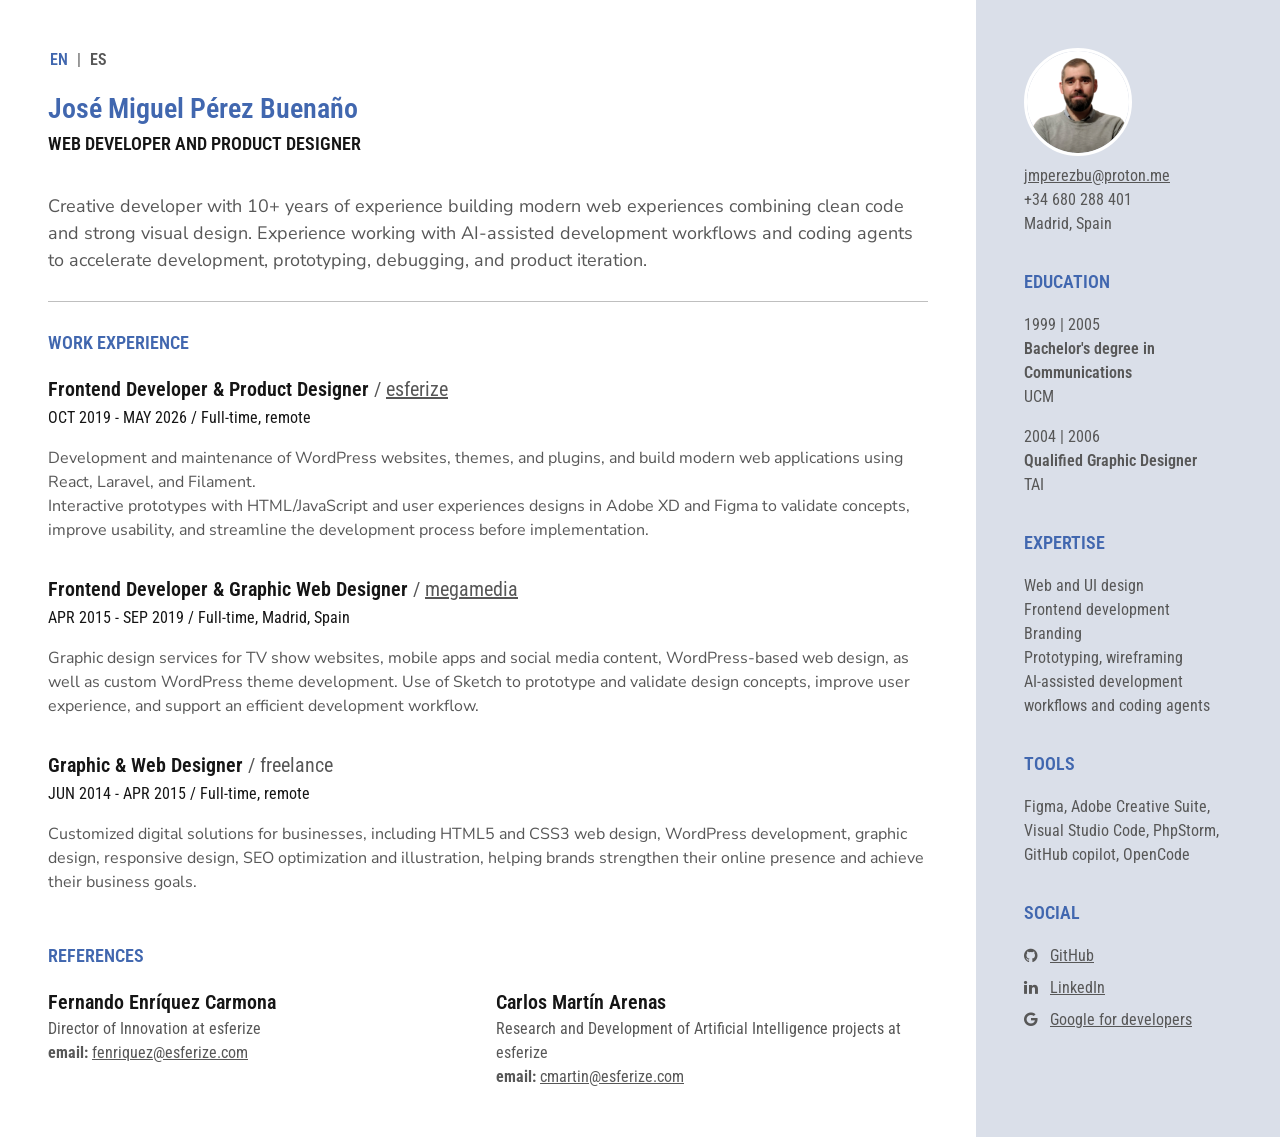
==== index.html @ d52d0579 "favicon" ====
<html lang="en">
  <head>
    <title>José Miguel Pérez Buenaño - Frontend Developer & Product Designer | CV</title>
    <meta charset="UTF-8">
    <meta name="viewport" content="width=device-width, initial-scale=1">
    <link rel="icon" href="assets/favicon.ico" sizes="32x32">
    <link rel="icon" href="assets/genfavicon-32.png" sizes="32x32">
    <link rel="icon" href="assets/genfavicon-16.png" sizes="16x16">
    <link rel="apple-touch-icon" href="assets/apple-touch-icon-57x57.png" sizes="57x57">
    <link rel="apple-touch-icon" href="assets/apple-touch-icon-114x114.png" sizes="114x114">
    <link rel="apple-touch-icon" href="assets/apple-touch-icon-120x120.png" sizes="120x120">
    <link rel="apple-touch-icon" href="assets/apple-touch-icon-180x180.png" sizes="180x180">
    <link rel="manifest" href="assets/site.webmanifest">
    <meta name="description" content="Frontend developer and product designer with 10+ years experience. Expert in React, Laravel, AI-assisted development, and web design.">
    <meta name="robots" content="index, follow">
    <meta name="theme-color" content="#151515">
    <link rel="canonical" href="https://jmperezbu-cv.netlify.app/">
    <meta property="og:title" content="José Miguel Pérez Buenaño - Frontend Developer & Product Designer">
    <meta property="og:description" content="Creative developer with 10+ years building modern web experiences combining clean code and strong visual design.">
    <meta property="og:type" content="profile">
    <meta property="og:url" content="https://jmperezbu-cv.netlify.app/">
    <meta property="og:image" content="https://jmperezbu-cv.netlify.app/assets/jmperezbu.png">
    <meta name="twitter:card" content="summary_large_image">
    <meta name="twitter:title" content="José Miguel Pérez Buenaño - Frontend Developer & Product Designer">
    <meta name="twitter:description" content="Creative developer with 10+ years building modern web experiences combining clean code and strong visual design.">
    <meta name="twitter:image" content="https://jmperezbu-cv.netlify.app/assets/jmperezbu.png">
    <link rel="preconnect" href="https://fonts.googleapis.com">
    <link href="https://fonts.googleapis.com/css2?family=Nunito+Sans:ital,opsz,wght@0,6..12,200..1000;1,6..12,200..1000&family=Roboto+Condensed:ital,wght@0,100..900;1,100..900&display=swap" rel="stylesheet">
    <link rel="stylesheet" href="https://cdnjs.cloudflare.com/ajax/libs/font-awesome/4.7.0/css/font-awesome.min.css">
    <link rel="stylesheet" href="assets/style.css">
    <script type="application/ld+json">
    {
      "@context": "https://schema.org",
      "@type": "Person",
      "name": "José Miguel Pérez Buenaño",
      "url": "https://jmperezbu-cv.netlify.app/",
      "image": "https://jmperezbu-cv.netlify.app/assets/jmperezbu.png",
      "jobTitle": "Frontend Developer & Product Designer",
      "email": "jmperezbu@proton.me",
      "telephone": "+34 680 288 401",
      "description": "Creative developer with 10+ years of experience building modern web experiences combining clean code and strong visual design.",
      "address": {
        "@type": "PostalAddress",
        "addressCity": "Madrid",
        "addressCountry": "Spain"
      },
      "sameAs": [
        "https://github.com/semiarte",
        "https://www.linkedin.com/in/semiarte/?locale=en-US",
        "https://me.developers.google.com/u/josemipebu"
      ],
      "knowsAbout": [
        "Web and UI design",
        "Frontend development",
        "Branding",
        "Prototyping",
        "AI-assisted development"
      ],
      "worksFor": {
        "@type": "Organization",
        "name": "esferize",
        "url": "https://www.esferize.com/"
      }
    }
    </script>
  </head>
  <body>
    <div class="container">
        <div class="layout">
            <!-- main content -->
            <div class="main-content">
                <nav>
                    <ul>
                        <li><a class="nav-link_active" href=".">EN</a></li>
                        <li>|</li>
                        <li><a class="nav-link" href="index-es.html">ES</a></li>
                    </ul>
                </nav>
                <header>
                    <h1>José Miguel Pérez Buenaño</h1>
                    <h2>Web developer and product designer</h2>
                <p>Creative developer with 10+ years of experience building modern web experiences combining clean code and
                        strong visual design.
                        Experience working with AI-assisted development workflows and coding agents to accelerate
                        development,
                        prototyping, debugging, and product iteration.</p>
                </header>
                <main>
                    <!-- Work Experience section -->
                    <section class="experience">
                        <h3>Work Experience</h3>
                        <div class="experience-items">
                            <!-- Experience item 1 -->
                            <div class="experience-item">
                                <h4>Frontend Developer & Product Designer
                                    <span class="company-name">/ <a href="https://www.esferize.com/"
                                            target="_blank">esferize</a></span>
                                </h4>
                                <p class="company-date">OCT 2019 - MAY 2026 <span class="company-location">/ Full-time,
                                        remote</span></p>
                                <div class="job-description">
                                <p>Development and maintenance of WordPress websites, themes, and plugins, and build modern
                                        web
                                        applications using React, Laravel, and Filament.</p>
                                <p>Interactive prototypes with HTML/JavaScript and user experiences designs in Adobe XD and
                                    Figma to validate concepts, improve usability, and streamline the development process
                                        before
                                        implementation.</p>
                                </div>
                            </div>
                            <!-- Experience item 2 -->
                            <div class="experience-item">
                                <h4>Frontend Developer & Graphic Web Designer
                                    <span class="company-name">/ <a href="https://megamedia.es/"
                                            target="_blank">megamedia</a></span>
                                </h4>
                            <p class="company-date">APR 2015 - SEP 2019 <span class="company-location">/ Full-time, Madrid,
                                        Spain</span></p>
                                <div class="job-description">
                                    <p>Graphic design services for TV show websites, mobile apps and social media content,
                                    WordPress-based web design, as well as custom WordPress theme development. Use of Sketch
                                        to
                                        prototype and validate design concepts, improve user experience, and support an
                                        efficient
                                        development workflow.</p>
                                </div>
                            </div>
                            <!-- Experience item 3 -->
                            <div class="experience-item">
                                <h4>Graphic & Web Designer
                                    <span class="company-name">/ freelance</span>
                                </h4>
                                <p class="company-date">JUN 2014 - APR 2015 <span class="company-location">/ Full-time,
                                        remote</span></p>
                                <div class="job-description">
                                    <p>Customized digital solutions for businesses, including HTML5 and CSS3 web
                                        design, WordPress development, graphic design, responsive design, SEO optimization and illustration, helping brands strengthen their online presence and achieve their business goals.</p>
                                </div>
                            </div>
                        </div>
                    </section>
                    <!-- References section -->
                    <section class="references">
                        <h3>References</h3>
                        <div class="reference-items">
                            <!-- Reference item 1 -->
                            <div class="reference-item">
                                <h4>Fernando Enríquez Carmona</h4>
                                <p>Director of Innovation at esferize</p>
                                <p><strong>email:</strong> <a href="mailto:email: fenriquez@esferize.com"
                                        target="_blank">fenriquez@esferize.com</a></p>
                            </div>
                            <!-- Reference item 2 -->
                            <div class="reference-item">
                                <h4>Carlos Martín Arenas</h4>
                                <p>Research and Development of Artificial Intelligence projects at esferize</p>
                                <p><strong>email:</strong> <a href="mailto:email: cmartin@esferize.com"
                                        target="_blank">cmartin@esferize.com</a></p>
                            </div>
                        </div>
                    </section>
                </main>
            </div>
            <!-- sidebar  -->
            <aside>
                <!-- Personal Information -->
                <section class="personal-info">
                    <div class="personal-photo">
                        <img src="assets/jmperezbu.png" alt="José Miguel Pérez Buenaño" class="profile-photo">
                    </div>
                    <div class="personal-details">
                        <p><a href="mailto:jmperezbu@proton.me" target="_blank">jmperezbu@proton.me</a></p>
                        <p>+34 680 288 401</p>
                        <p>Madrid, Spain</p>
                    </div>
                </section>
                <!-- Education -->
                <section class="education">
                    <h3>Education</h3>
                    <div class="education-items">
                        <!-- Education 1 -->
                        <div class="education-item">
                            <p class="education-item_years">1999 | 2005</p>
                            <h4>Bachelor's degree in Communications</h4>
                            <p class="education-item_institution">UCM</p>
                        </div>
                        <!-- Education item 2 -->
                        <div class="education-item">
                            <p class="education-item_years">2004 | 2006</p>
                            <h4>Qualified Graphic Designer</h4>
                            <p class="education-item_institution">TAI</p>
                        </div>
                    </div>
                </section>
                <section class="expertise">
                    <h3>Expertise</h3>
                    <ul class="skills-list">
                        <li>Web and UI design</li>
                        <li>Frontend development</li>
                        <li>Branding</li>
                        <li>Prototyping, wireframing</li>
                        <li>AI-assisted development workflows and coding agents</li>
                    </ul>
                </section>
                <section class="tools">
                    <h3>Tools</h3>
                    <p class="skills-list">
                        Figma, Adobe Creative Suite, Visual Studio Code, PhpStorm, GitHub copilot, OpenCode
                    </p>
                </section>
                <section class="social">
                    <h3>Social</h3>
                    <ul class="social-links">
                    <li><i class="fa fa-github" aria-hidden="true"></i> <a href="https://github.com/semiarte" target="_blank">GitHub</a></li>
                    <li><i class="fa fa-linkedin" aria-hidden="true"></i> <a href="https://www.linkedin.com/in/semiarte/?locale=en-US" target="_blank">LinkedIn</a></li>
                    <li><i class="fa fa-google" aria-hidden="true"></i> <a href="https://me.developers.google.com/u/josemipebu" target="_blank">Google for developers</a>
                        </li>
                    </ul>
                </section>
            </aside>
        </div>
    </div>
  </body>
</html>
---- assets/style.css ----
* {
    margin: 0;
    padding: 0;
    box-sizing: border-box;
}

:root {
    --primary-color: #151515;
    --accent-color: #4167AF;
    --background-color: #DADFE9;
    --text-color: #575757;
}

.container {
    width: 100%;
    margin: 0 auto;
    max-width: 1320px;
}

html, body {
    font-size: 16px;
    line-height: 1.5;
    color: var(--text-color);
}

h1, h2, h3, h4 {
    color: var(--primary-color);
}

html, body, h1, h2, h3, h4 { font-family: "Roboto Condensed", sans-serif; }

h1 {
    font-size: 28px;
}

h2, h3 {
    font-size: 18px;
}

h4 {
    font-size: 20px;
}

h1, h2, h3, h4 { font-weight: 600; }

h2, h3 { text-transform: uppercase; }

.experience-item h4 {
    margin-bottom: 2px;
}
.company-name {
    font-weight: 400;
    color: var(--text-color);
}
.company-date { margin-bottom: 1em; color: var(--primary-color); }

nav {
    margin-bottom: 1em;
}
nav li {
    display: inline-block;
    margin: 0 .15em;
}

nav li a {
    font-weight: 600;
    text-decoration: none;
    margin: 0;
}

a.nav-link {
    transition: color 0.3s ease;
}
a:hover.nav-link {
    color: #000000;
}

a.nav-link_active {
    color: var(--accent-color);
}

header p, .job-description {
  font-family: "Nunito Sans", sans-serif;
}

header h2 {
    margin-bottom: 2em;
}

header p {
    font-size: 18px;
    border-bottom: 1px solid rgba(0, 0, 0, .25);
    padding-bottom: 1.5em;
    margin-bottom: 1.5em;
}

h1, main h3, aside h3 {
    color: var(--accent-color);
}

main h3, aside h3 {
    margin-bottom: 1em;
}

.experience {
    margin-bottom: 3em;
}

.experience-item {
    margin-bottom: 2em;
}

.reference-items {
    display: grid;
    grid-template-columns: 1fr 1fr;
    gap: 1em;
    align-items: start;
}

li {
    list-style: none;
}

a {
    color: inherit;
}

.layout {
    display: grid;
    grid-template-columns: 3fr 1fr;
    gap: 1em;
    align-items: start;
    padding-left: 3em;
}

.main-content, aside { min-width: 0; padding-top: 3em;padding-bottom: 3em; }

.main-content {
    padding-right: 2em;
}

aside {
    background-color: var(--background-color);
    padding-right: 2em;
    padding-left: 3em;
    height: 100%;
}

aside section {
    margin-bottom: 2em;
}

img.profile-photo {
    border-radius: 65px;
    border: 3px solid #fff;
    margin-bottom: .5em;
}

.education-items {
    display: grid;
    gap: 1em;
}

.education-item h4 {
    color: var(--text-color);
    font-size: 1em;
}

.social-links li {
    margin-bottom: .5em;
}

.social-links i {
    margin-right: .5em;
}

@media (max-width:480px){
  .reference-items {
    grid-template-columns: 1fr;
  }
  .personal-info {
    display: grid;
    grid-template-columns: 1fr 1fr;
    align-items: center;
  }
}

@media (max-width: 768px){
  .layout {
    grid-template-columns: 1fr;
    padding-left: 0;
  }
  .main-content {
    padding-left: 2em;
  }
}

/* Alternativa: mantener side-by-side en tablets pero con columnas flexibles */
@media (min-width: 769px) and (max-width: 1024px){
  .layout{
    grid-template-columns: 2.5fr 1fr; /* un poco más compacto que 3fr/1fr */
  }
}
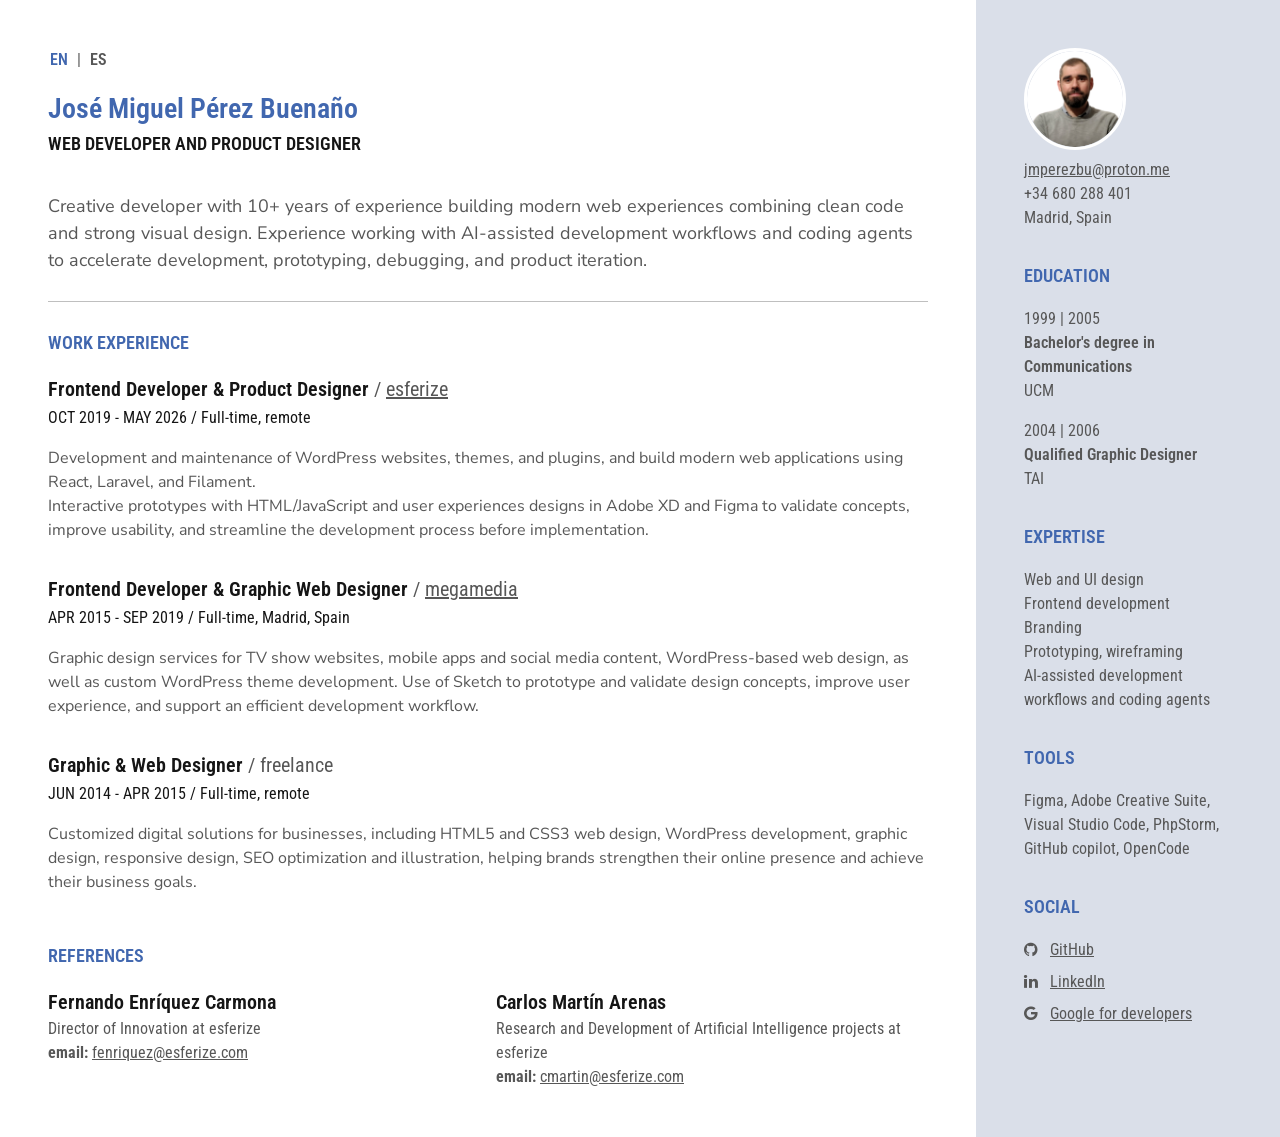
==== commit db7cb661: "picture dimensions" ====
--- a/index.html
+++ b/index.html
@@ -166,7 +166,7 @@
                 <!-- Personal Information -->
                 <section class="personal-info">
                     <div class="personal-photo">
-                        <img src="assets/jmperezbu.png" alt="José Miguel Pérez Buenaño" class="profile-photo">
+                        <img src="assets/jmperezbu.png" width="102" height="102" alt="José Miguel Pérez Buenaño" class="profile-photo">
                     </div>
                     <div class="personal-details">
                         <p><a href="mailto:jmperezbu@proton.me" target="_blank">jmperezbu@proton.me</a></p>
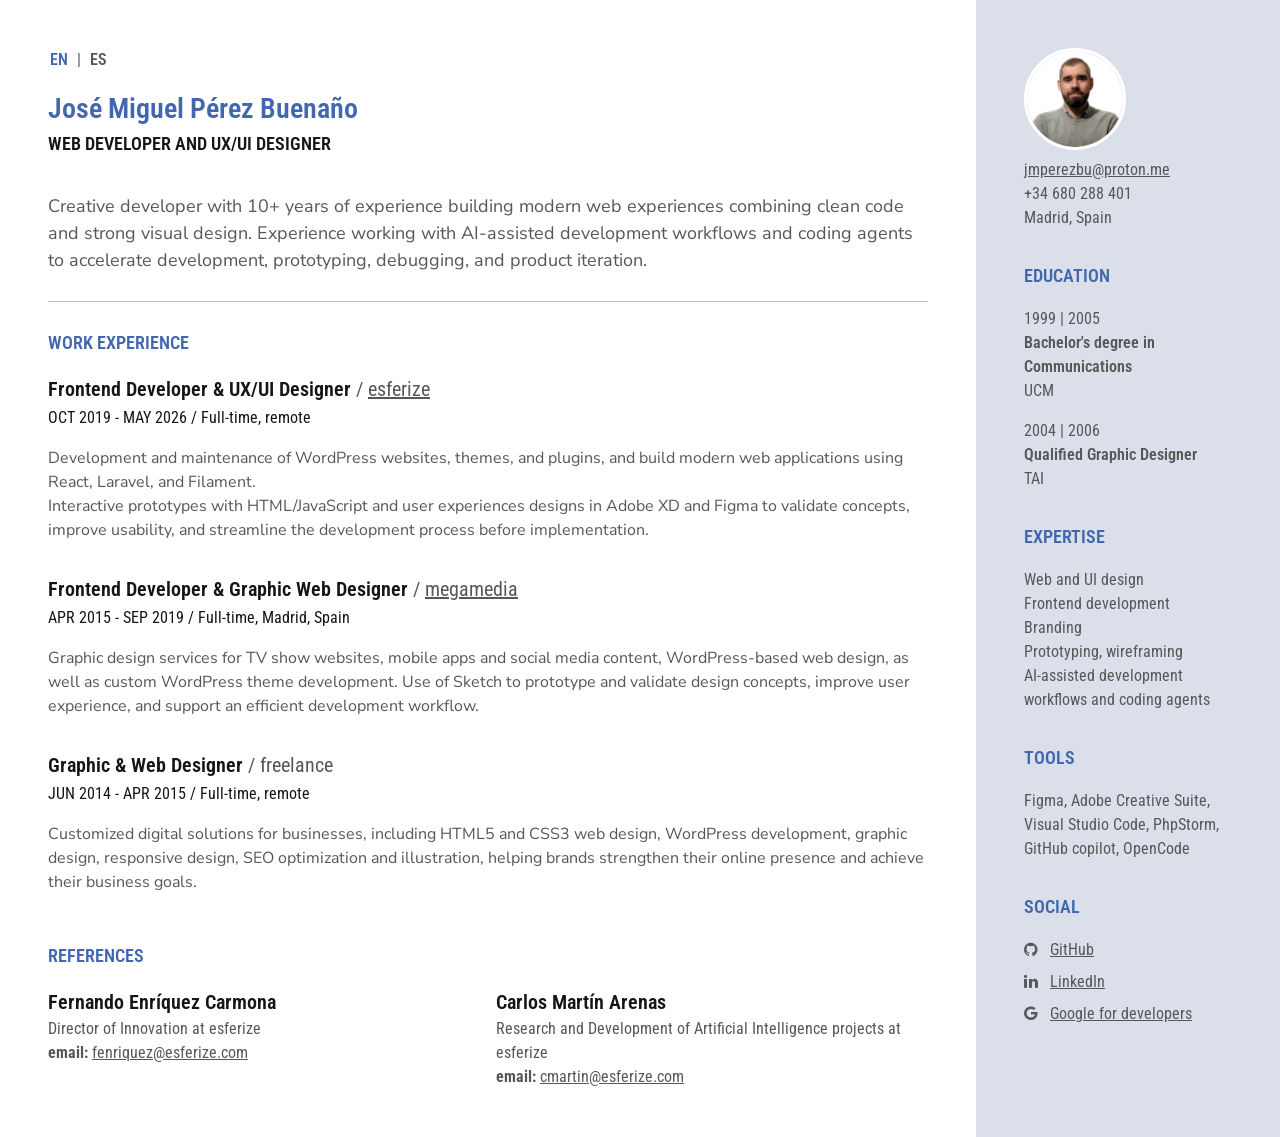
==== commit 05753f82: "position" ====
--- a/index.html
+++ b/index.html
@@ -1,6 +1,6 @@
 <html lang="en">
   <head>
-    <title>José Miguel Pérez Buenaño - Frontend Developer & Product Designer | CV</title>
+    <title>José Miguel Pérez Buenaño - Frontend Developer & UX/UI Designer | CV</title>
     <meta charset="UTF-8">
     <meta name="viewport" content="width=device-width, initial-scale=1">
     <link rel="icon" href="assets/favicon.ico" sizes="32x32">
@@ -11,7 +11,7 @@
     <link rel="apple-touch-icon" href="assets/apple-touch-icon-120x120.png" sizes="120x120">
     <link rel="apple-touch-icon" href="assets/apple-touch-icon-180x180.png" sizes="180x180">
     <link rel="manifest" href="assets/site.webmanifest">
-    <meta name="description" content="Frontend developer and product designer with 10+ years experience. Expert in React, Laravel, AI-assisted development, and web design.">
+    <meta name="description" content="Frontend developer and UX/UI designer with 10+ years experience. Expert in React, Laravel, AI-assisted development, and web design.">
     <meta name="robots" content="index, follow">
     <meta name="theme-color" content="#151515">
     <link rel="canonical" href="https://jmperezbu-cv.netlify.app/">
@@ -78,7 +78,7 @@
                 </nav>
                 <header>
                     <h1>José Miguel Pérez Buenaño</h1>
-                    <h2>Web developer and product designer</h2>
+                    <h2>Web developer and UX/UI designer</h2>
                 <p>Creative developer with 10+ years of experience building modern web experiences combining clean code and
                         strong visual design.
                         Experience working with AI-assisted development workflows and coding agents to accelerate
@@ -92,7 +92,7 @@
                         <div class="experience-items">
                             <!-- Experience item 1 -->
                             <div class="experience-item">
-                                <h4>Frontend Developer & Product Designer
+                                <h4>Frontend Developer & UX/UI Designer
                                     <span class="company-name">/ <a href="https://www.esferize.com/"
                                             target="_blank">esferize</a></span>
                                 </h4>
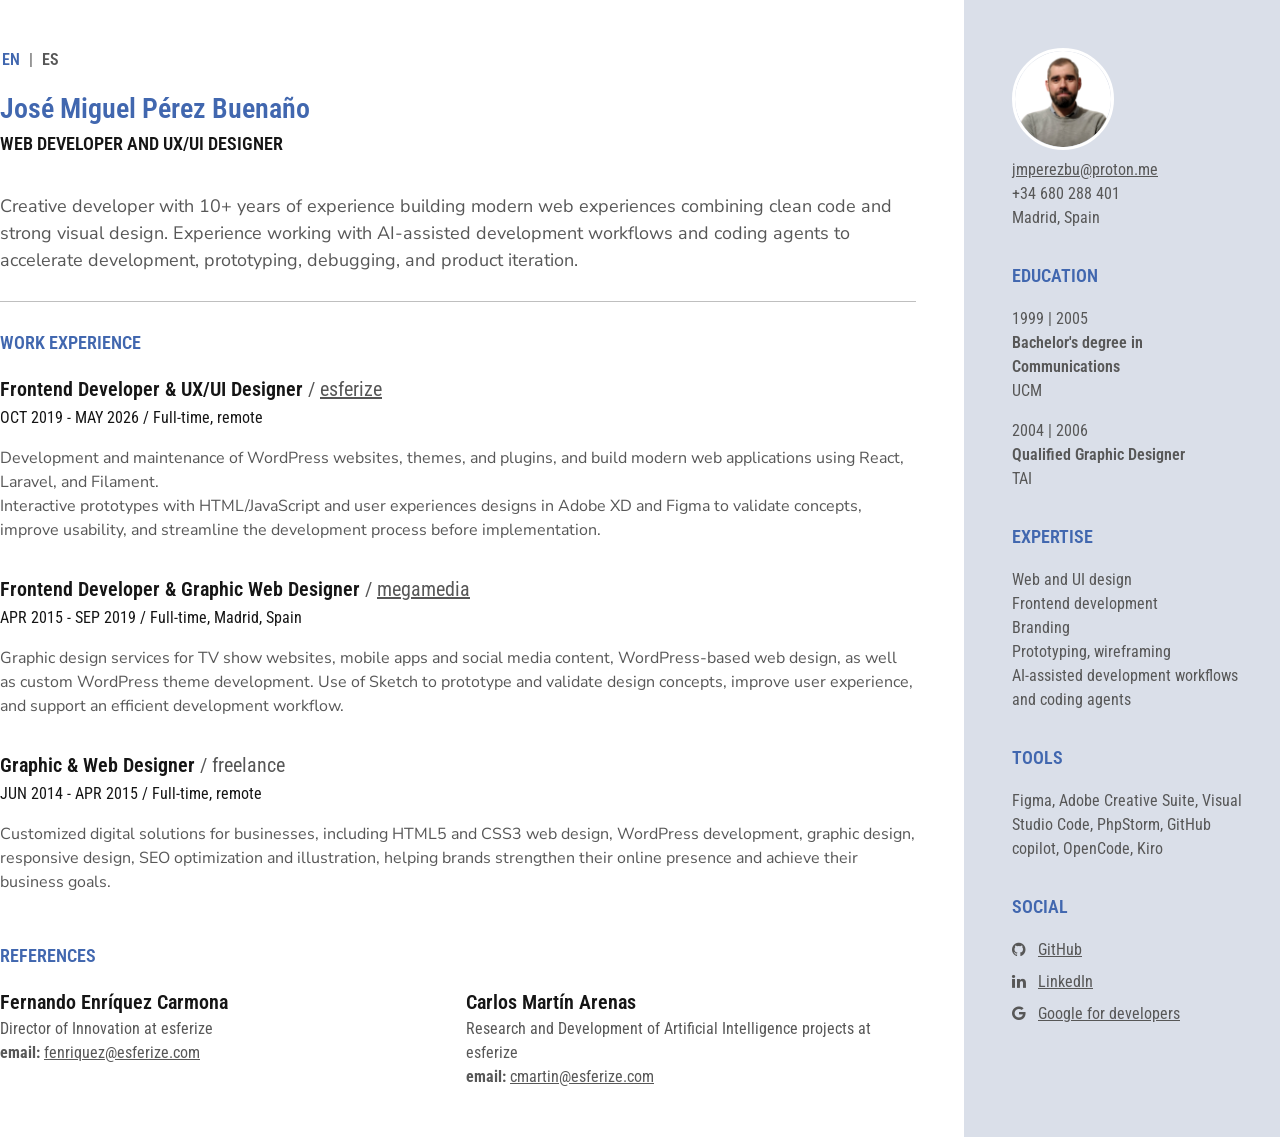
==== commit b433a0ed: "added new tool" ====
--- a/index.html
+++ b/index.html
@@ -205,7 +205,7 @@
                 <section class="tools">
                     <h3>Tools</h3>
                     <p class="skills-list">
-                        Figma, Adobe Creative Suite, Visual Studio Code, PhpStorm, GitHub copilot, OpenCode
+                        Figma, Adobe Creative Suite, Visual Studio Code, PhpStorm, GitHub copilot, OpenCode, Kiro
                     </p>
                 </section>
                 <section class="social">
--- a/assets/style.css
+++ b/assets/style.css
@@ -15,7 +15,7 @@
 .container {
     width: 100%;
     margin: 0 auto;
-    max-width: 1320px;
+    max-width: 1280px;
 }
 
 html, body {
@@ -131,7 +131,6 @@
     grid-template-columns: 3fr 1fr;
     gap: 1em;
     align-items: start;
-    padding-left: 3em;
 }
 
 .main-content, aside { min-width: 0; padding-top: 3em;padding-bottom: 3em; }
@@ -186,12 +185,12 @@
   }
 }
 
-@media (max-width: 768px){
+@media (max-width: 820px){
   .layout {
     grid-template-columns: 1fr;
-    padding-left: 0;
-  }
-  .main-content {
+  }
+  .main-content,
+  aside {
     padding-left: 2em;
   }
 }
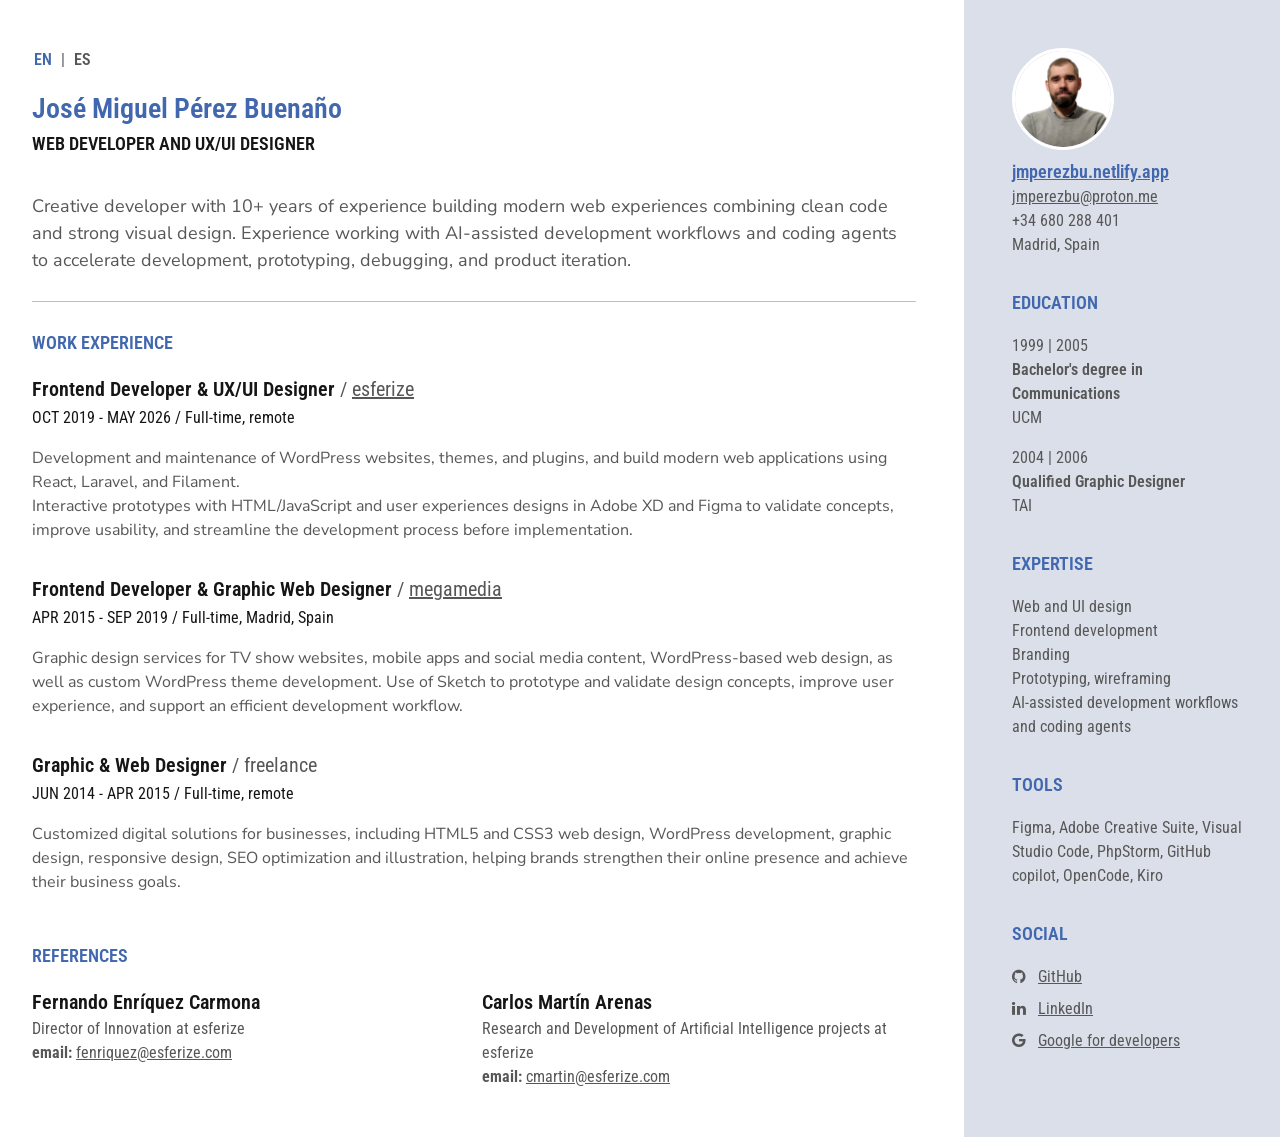
==== commit ccd44a71: "personal site" ====
--- a/index.html
+++ b/index.html
@@ -1,5 +1,6 @@
 <html lang="en">
-  <head>
+
+<head>
     <title>José Miguel Pérez Buenaño - Frontend Developer & UX/UI Designer | CV</title>
     <meta charset="UTF-8">
     <meta name="viewport" content="width=device-width, initial-scale=1">
@@ -11,21 +12,26 @@
     <link rel="apple-touch-icon" href="assets/apple-touch-icon-120x120.png" sizes="120x120">
     <link rel="apple-touch-icon" href="assets/apple-touch-icon-180x180.png" sizes="180x180">
     <link rel="manifest" href="assets/site.webmanifest">
-    <meta name="description" content="Frontend developer and UX/UI designer with 10+ years experience. Expert in React, Laravel, AI-assisted development, and web design.">
+    <meta name="description"
+        content="Frontend developer and UX/UI designer with 10+ years experience. Expert in React, Laravel, AI-assisted development, and web design.">
     <meta name="robots" content="index, follow">
     <meta name="theme-color" content="#151515">
     <link rel="canonical" href="https://jmperezbu-cv.netlify.app/">
     <meta property="og:title" content="José Miguel Pérez Buenaño - Frontend Developer & Product Designer">
-    <meta property="og:description" content="Creative developer with 10+ years building modern web experiences combining clean code and strong visual design.">
+    <meta property="og:description"
+        content="Creative developer with 10+ years building modern web experiences combining clean code and strong visual design.">
     <meta property="og:type" content="profile">
     <meta property="og:url" content="https://jmperezbu-cv.netlify.app/">
     <meta property="og:image" content="https://jmperezbu-cv.netlify.app/assets/jmperezbu.png">
     <meta name="twitter:card" content="summary_large_image">
     <meta name="twitter:title" content="José Miguel Pérez Buenaño - Frontend Developer & Product Designer">
-    <meta name="twitter:description" content="Creative developer with 10+ years building modern web experiences combining clean code and strong visual design.">
+    <meta name="twitter:description"
+        content="Creative developer with 10+ years building modern web experiences combining clean code and strong visual design.">
     <meta name="twitter:image" content="https://jmperezbu-cv.netlify.app/assets/jmperezbu.png">
     <link rel="preconnect" href="https://fonts.googleapis.com">
-    <link href="https://fonts.googleapis.com/css2?family=Nunito+Sans:ital,opsz,wght@0,6..12,200..1000;1,6..12,200..1000&family=Roboto+Condensed:ital,wght@0,100..900;1,100..900&display=swap" rel="stylesheet">
+    <link
+        href="https://fonts.googleapis.com/css2?family=Nunito+Sans:ital,opsz,wght@0,6..12,200..1000;1,6..12,200..1000&family=Roboto+Condensed:ital,wght@0,100..900;1,100..900&display=swap"
+        rel="stylesheet">
     <link rel="stylesheet" href="https://cdnjs.cloudflare.com/ajax/libs/font-awesome/4.7.0/css/font-awesome.min.css">
     <link rel="stylesheet" href="assets/style.css">
     <script type="application/ld+json">
@@ -63,8 +69,9 @@
       }
     }
     </script>
-  </head>
-  <body>
+</head>
+
+<body>
     <div class="container">
         <div class="layout">
             <!-- main content -->
@@ -79,7 +86,8 @@
                 <header>
                     <h1>José Miguel Pérez Buenaño</h1>
                     <h2>Web developer and UX/UI designer</h2>
-                <p>Creative developer with 10+ years of experience building modern web experiences combining clean code and
+                    <p>Creative developer with 10+ years of experience building modern web experiences combining clean
+                        code and
                         strong visual design.
                         Experience working with AI-assisted development workflows and coding agents to accelerate
                         development,
@@ -99,11 +107,14 @@
                                 <p class="company-date">OCT 2019 - MAY 2026 <span class="company-location">/ Full-time,
                                         remote</span></p>
                                 <div class="job-description">
-                                <p>Development and maintenance of WordPress websites, themes, and plugins, and build modern
+                                    <p>Development and maintenance of WordPress websites, themes, and plugins, and build
+                                        modern
                                         web
                                         applications using React, Laravel, and Filament.</p>
-                                <p>Interactive prototypes with HTML/JavaScript and user experiences designs in Adobe XD and
-                                    Figma to validate concepts, improve usability, and streamline the development process
+                                    <p>Interactive prototypes with HTML/JavaScript and user experiences designs in Adobe
+                                        XD and
+                                        Figma to validate concepts, improve usability, and streamline the development
+                                        process
                                         before
                                         implementation.</p>
                                 </div>
@@ -114,11 +125,14 @@
                                     <span class="company-name">/ <a href="https://megamedia.es/"
                                             target="_blank">megamedia</a></span>
                                 </h4>
-                            <p class="company-date">APR 2015 - SEP 2019 <span class="company-location">/ Full-time, Madrid,
+                                <p class="company-date">APR 2015 - SEP 2019 <span class="company-location">/ Full-time,
+                                        Madrid,
                                         Spain</span></p>
                                 <div class="job-description">
-                                    <p>Graphic design services for TV show websites, mobile apps and social media content,
-                                    WordPress-based web design, as well as custom WordPress theme development. Use of Sketch
+                                    <p>Graphic design services for TV show websites, mobile apps and social media
+                                        content,
+                                        WordPress-based web design, as well as custom WordPress theme development. Use
+                                        of Sketch
                                         to
                                         prototype and validate design concepts, improve user experience, and support an
                                         efficient
@@ -134,7 +148,9 @@
                                         remote</span></p>
                                 <div class="job-description">
                                     <p>Customized digital solutions for businesses, including HTML5 and CSS3 web
-                                        design, WordPress development, graphic design, responsive design, SEO optimization and illustration, helping brands strengthen their online presence and achieve their business goals.</p>
+                                        design, WordPress development, graphic design, responsive design, SEO
+                                        optimization and illustration, helping brands strengthen their online presence
+                                        and achieve their business goals.</p>
                                 </div>
                             </div>
                         </div>
@@ -166,9 +182,11 @@
                 <!-- Personal Information -->
                 <section class="personal-info">
                     <div class="personal-photo">
-                        <img src="assets/jmperezbu.png" width="102" height="102" alt="José Miguel Pérez Buenaño" class="profile-photo">
+                        <img src="assets/jmperezbu.png" width="102" height="102" alt="José Miguel Pérez Buenaño"
+                            class="profile-photo">
                     </div>
                     <div class="personal-details">
+                        <h3><a href="https://jmperezbu.netlify.app" target="_blank">jmperezbu.netlify.app</a></h3>
                         <p><a href="mailto:jmperezbu@proton.me" target="_blank">jmperezbu@proton.me</a></p>
                         <p>+34 680 288 401</p>
                         <p>Madrid, Spain</p>
@@ -211,14 +229,20 @@
                 <section class="social">
                     <h3>Social</h3>
                     <ul class="social-links">
-                    <li><i class="fa fa-github" aria-hidden="true"></i> <a href="https://github.com/semiarte" target="_blank">GitHub</a></li>
-                    <li><i class="fa fa-linkedin" aria-hidden="true"></i> <a href="https://www.linkedin.com/in/semiarte/?locale=en-US" target="_blank">LinkedIn</a></li>
-                    <li><i class="fa fa-google" aria-hidden="true"></i> <a href="https://me.developers.google.com/u/josemipebu" target="_blank">Google for developers</a>
+                        <li><i class="fa fa-github" aria-hidden="true"></i> <a href="https://github.com/semiarte"
+                                target="_blank">GitHub</a></li>
+                        <li><i class="fa fa-linkedin" aria-hidden="true"></i> <a
+                                href="https://www.linkedin.com/in/semiarte/?locale=en-US" target="_blank">LinkedIn</a>
+                        </li>
+                        <li><i class="fa fa-google" aria-hidden="true"></i> <a
+                                href="https://me.developers.google.com/u/josemipebu" target="_blank">Google for
+                                developers</a>
                         </li>
                     </ul>
                 </section>
             </aside>
         </div>
     </div>
-  </body>
+</body>
+
 </html>
--- a/assets/style.css
+++ b/assets/style.css
@@ -1,4 +1,3 @@
-
 * {
     margin: 0;
     padding: 0;
@@ -18,23 +17,35 @@
     max-width: 1280px;
 }
 
-html, body {
+html,
+body {
     font-size: 16px;
     line-height: 1.5;
     color: var(--text-color);
 }
 
-h1, h2, h3, h4 {
+h1,
+h2,
+h3,
+h4 {
     color: var(--primary-color);
 }
 
-html, body, h1, h2, h3, h4 { font-family: "Roboto Condensed", sans-serif; }
+html,
+body,
+h1,
+h2,
+h3,
+h4 {
+    font-family: "Roboto Condensed", sans-serif;
+}
 
 h1 {
     font-size: 28px;
 }
 
-h2, h3 {
+h2,
+h3 {
     font-size: 18px;
 }
 
@@ -42,22 +53,41 @@
     font-size: 20px;
 }
 
-h1, h2, h3, h4 { font-weight: 600; }
-
-h2, h3 { text-transform: uppercase; }
+h1,
+h2,
+h3,
+h4 {
+    font-weight: 600;
+}
+
+h2,
+h3 {
+    text-transform: uppercase;
+}
+
+.personal-details h3 {
+    text-transform: none;
+    margin-bottom: 0;
+}
 
 .experience-item h4 {
     margin-bottom: 2px;
 }
+
 .company-name {
     font-weight: 400;
     color: var(--text-color);
 }
-.company-date { margin-bottom: 1em; color: var(--primary-color); }
+
+.company-date {
+    margin-bottom: 1em;
+    color: var(--primary-color);
+}
 
 nav {
     margin-bottom: 1em;
 }
+
 nav li {
     display: inline-block;
     margin: 0 .15em;
@@ -72,6 +102,7 @@
 a.nav-link {
     transition: color 0.3s ease;
 }
+
 a:hover.nav-link {
     color: #000000;
 }
@@ -80,8 +111,9 @@
     color: var(--accent-color);
 }
 
-header p, .job-description {
-  font-family: "Nunito Sans", sans-serif;
+header p,
+.job-description {
+    font-family: "Nunito Sans", sans-serif;
 }
 
 header h2 {
@@ -95,11 +127,14 @@
     margin-bottom: 1.5em;
 }
 
-h1, main h3, aside h3 {
+h1,
+main h3,
+aside h3 {
     color: var(--accent-color);
 }
 
-main h3, aside h3 {
+main h3,
+aside h3 {
     margin-bottom: 1em;
 }
 
@@ -133,10 +168,16 @@
     align-items: start;
 }
 
-.main-content, aside { min-width: 0; padding-top: 3em;padding-bottom: 3em; }
+.main-content,
+aside {
+    min-width: 0;
+    padding-top: 3em;
+    padding-bottom: 3em;
+}
 
 .main-content {
     padding-right: 2em;
+    padding-left: 2rem;
 }
 
 aside {
@@ -174,30 +215,32 @@
     margin-right: .5em;
 }
 
-@media (max-width:480px){
-  .reference-items {
-    grid-template-columns: 1fr;
-  }
-  .personal-info {
-    display: grid;
-    grid-template-columns: 1fr 1fr;
-    align-items: center;
-  }
-}
-
-@media (max-width: 820px){
-  .layout {
-    grid-template-columns: 1fr;
-  }
-  .main-content,
-  aside {
-    padding-left: 2em;
-  }
+@media (max-width:480px) {
+    .reference-items {
+        grid-template-columns: 1fr;
+    }
+
+    .personal-info {
+        display: grid;
+        grid-template-columns: 1fr 1fr;
+        align-items: center;
+    }
+}
+
+@media (max-width: 820px) {
+    .layout {
+        grid-template-columns: 1fr;
+    }
+
+    aside {
+        padding-left: 2em;
+    }
 }
 
 /* Alternativa: mantener side-by-side en tablets pero con columnas flexibles */
-@media (min-width: 769px) and (max-width: 1024px){
-  .layout{
-    grid-template-columns: 2.5fr 1fr; /* un poco más compacto que 3fr/1fr */
-  }
+@media (min-width: 769px) and (max-width: 1024px) {
+    .layout {
+        grid-template-columns: 2.5fr 1fr;
+        /* un poco más compacto que 3fr/1fr */
+    }
 }
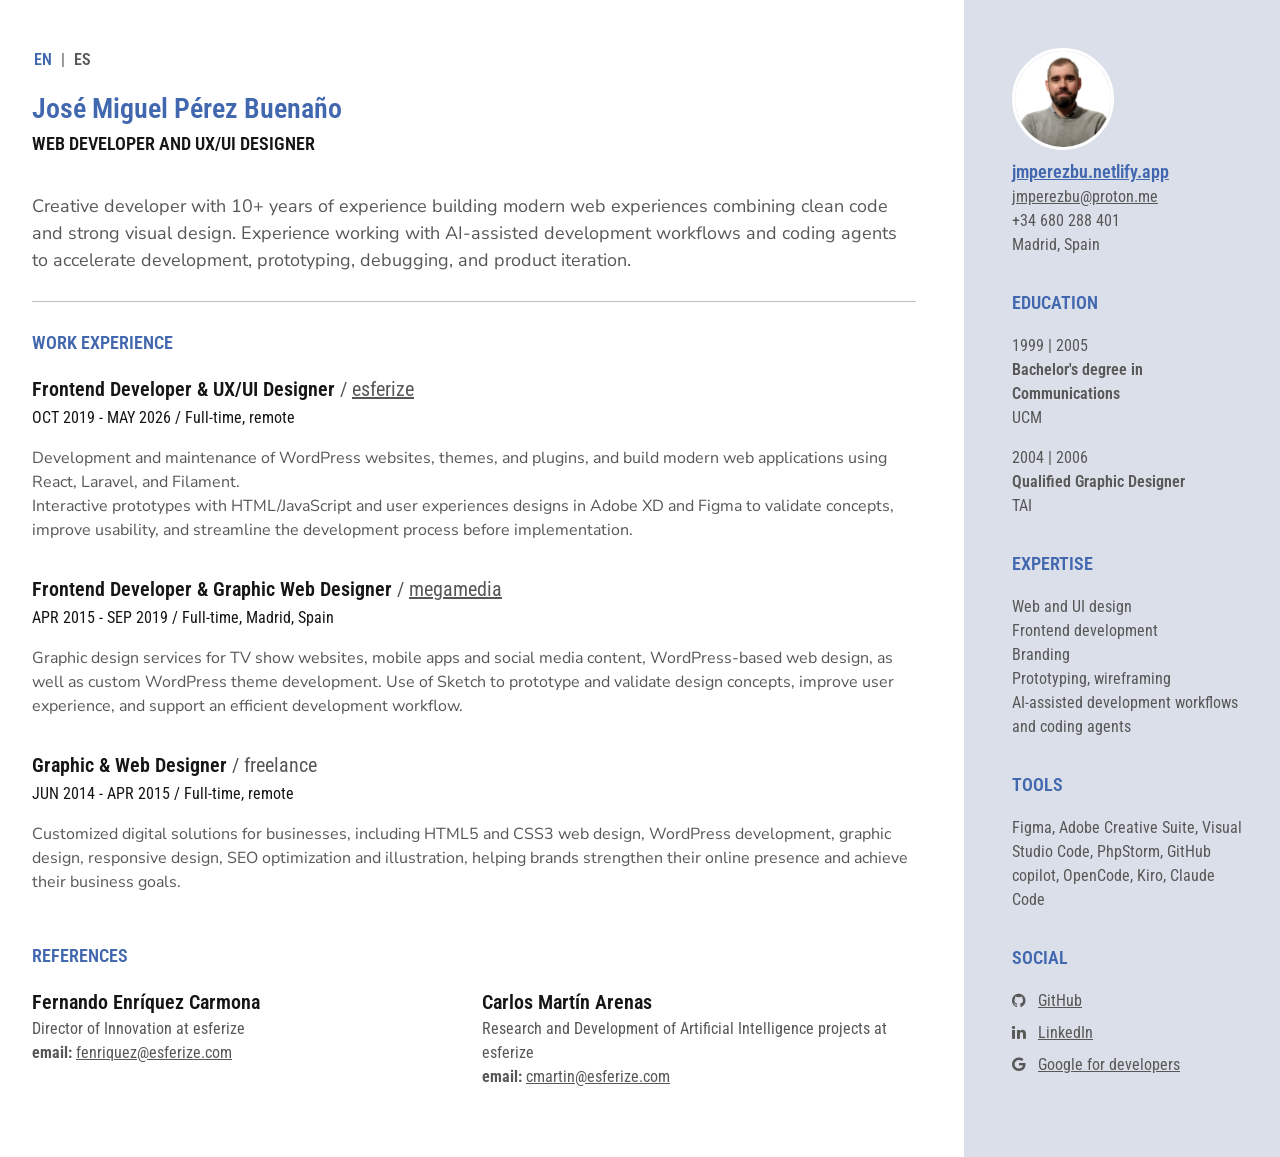
==== commit e48e29d1: "new tool" ====
--- a/index.html
+++ b/index.html
@@ -223,7 +223,8 @@
                 <section class="tools">
                     <h3>Tools</h3>
                     <p class="skills-list">
-                        Figma, Adobe Creative Suite, Visual Studio Code, PhpStorm, GitHub copilot, OpenCode, Kiro
+                        Figma, Adobe Creative Suite, Visual Studio Code, PhpStorm, GitHub copilot, OpenCode, Kiro,
+                        Claude Code
                     </p>
                 </section>
                 <section class="social">
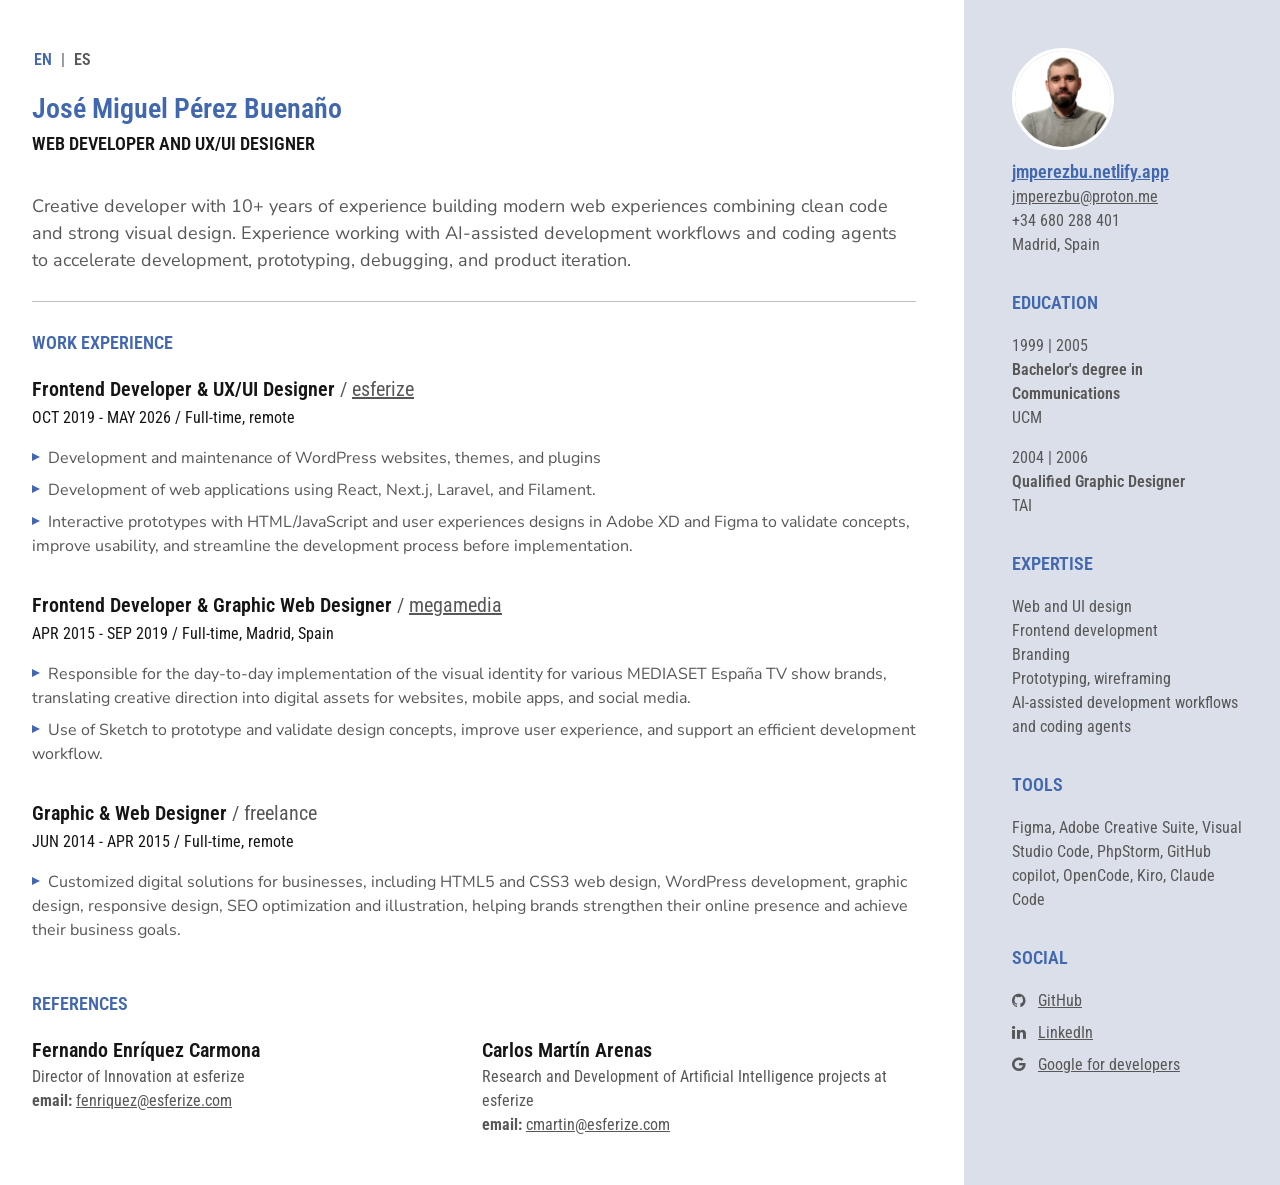
==== commit 3c275c4d: "work experience" ====
--- a/index.html
+++ b/index.html
@@ -107,10 +107,8 @@
                                 <p class="company-date">OCT 2019 - MAY 2026 <span class="company-location">/ Full-time,
                                         remote</span></p>
                                 <div class="job-description">
-                                    <p>Development and maintenance of WordPress websites, themes, and plugins, and build
-                                        modern
-                                        web
-                                        applications using React, Laravel, and Filament.</p>
+                                    <p>Development and maintenance of WordPress websites, themes, and plugins</p>
+                                    <p>Development of web applications using React, Next.j, Laravel, and Filament.</p>
                                     <p>Interactive prototypes with HTML/JavaScript and user experiences designs in Adobe
                                         XD and
                                         Figma to validate concepts, improve usability, and streamline the development
@@ -129,14 +127,11 @@
                                         Madrid,
                                         Spain</span></p>
                                 <div class="job-description">
-                                    <p>Graphic design services for TV show websites, mobile apps and social media
-                                        content,
-                                        WordPress-based web design, as well as custom WordPress theme development. Use
-                                        of Sketch
-                                        to
-                                        prototype and validate design concepts, improve user experience, and support an
-                                        efficient
-                                        development workflow.</p>
+                                    <p>Responsible for the day-to-day implementation of the visual identity for various
+                                        MEDIASET España TV show brands, translating creative direction into digital
+                                        assets for websites, mobile apps, and social media.</p>
+                                    <p>Use of Sketch to prototype and validate design concepts, improve user experience,
+                                        and support an efficient development workflow.</p>
                                 </div>
                             </div>
                             <!-- Experience item 3 -->
--- a/assets/style.css
+++ b/assets/style.css
@@ -116,6 +116,23 @@
     font-family: "Nunito Sans", sans-serif;
 }
 
+.job-description p {
+    margin-bottom: .5rem;
+}
+
+.job-description p::before {
+    content: '';
+    /* background-color: var(--accent-color); */
+    display: inline-block;
+    width: 0px;
+    height: 0px;
+    border-top: 4px solid transparent;
+    border-bottom: 4px solid transparent;
+    border-left: 8px solid var(--accent-color);
+    margin-bottom: .15rem;
+    margin-right: .5rem;
+}
+
 header h2 {
     margin-bottom: 2em;
 }
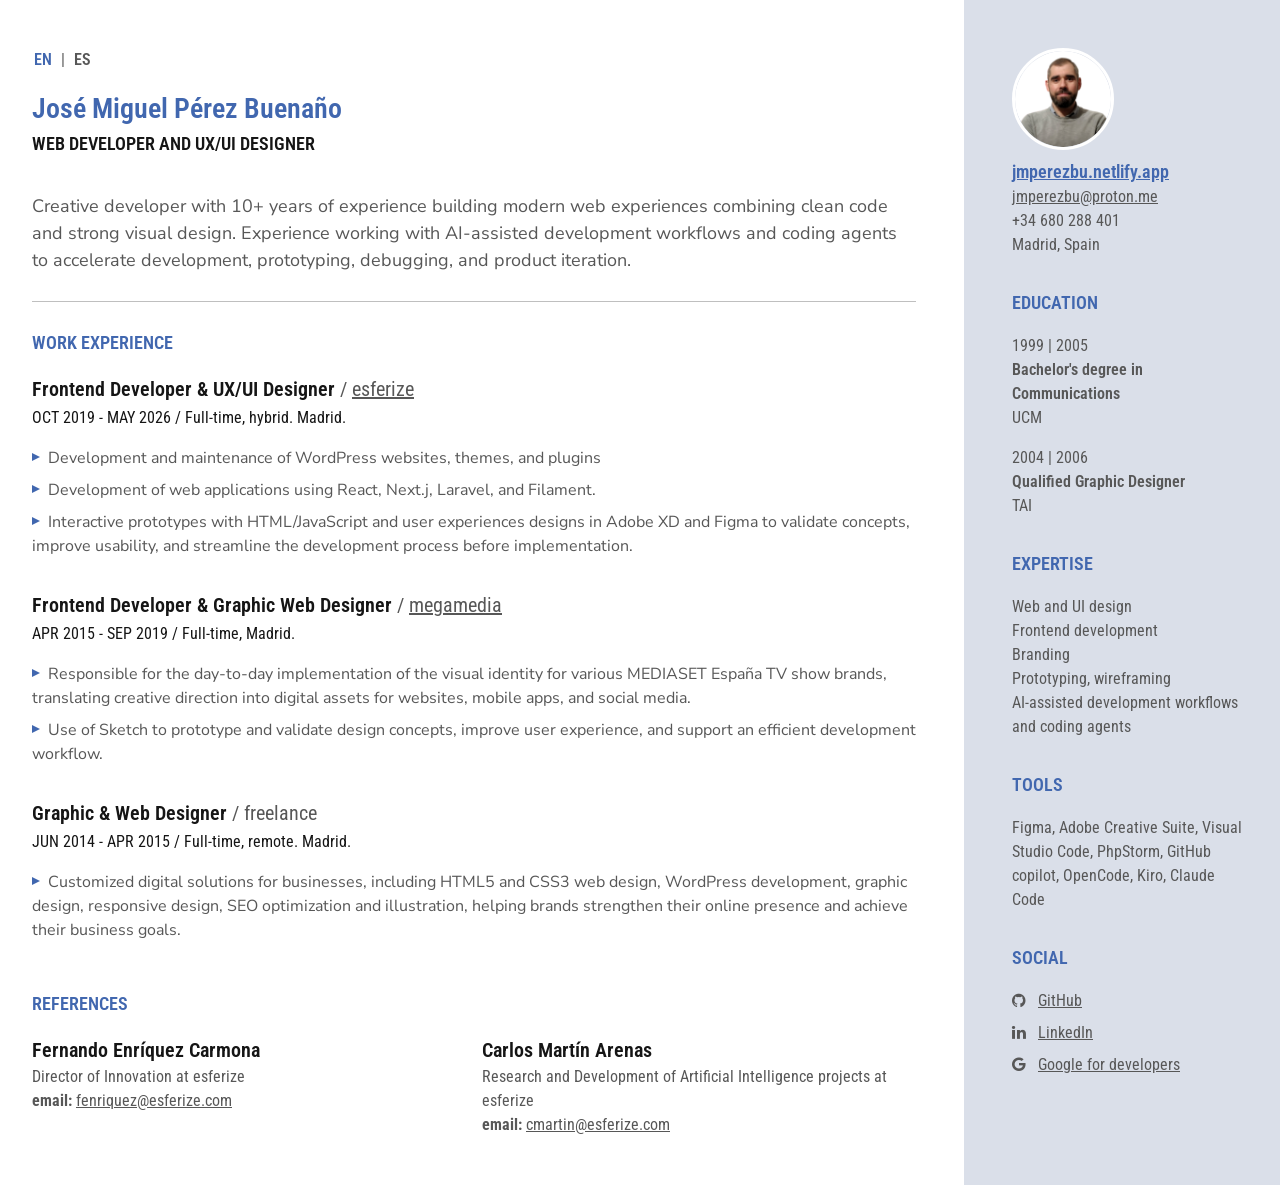
==== commit 6c3b0e6f: "work space" ====
--- a/index.html
+++ b/index.html
@@ -105,7 +105,7 @@
                                             target="_blank">esferize</a></span>
                                 </h4>
                                 <p class="company-date">OCT 2019 - MAY 2026 <span class="company-location">/ Full-time,
-                                        remote</span></p>
+                                        hybrid. Madrid.</span></p>
                                 <div class="job-description">
                                     <p>Development and maintenance of WordPress websites, themes, and plugins</p>
                                     <p>Development of web applications using React, Next.j, Laravel, and Filament.</p>
@@ -124,8 +124,7 @@
                                             target="_blank">megamedia</a></span>
                                 </h4>
                                 <p class="company-date">APR 2015 - SEP 2019 <span class="company-location">/ Full-time,
-                                        Madrid,
-                                        Spain</span></p>
+                                        Madrid.</span></p>
                                 <div class="job-description">
                                     <p>Responsible for the day-to-day implementation of the visual identity for various
                                         MEDIASET España TV show brands, translating creative direction into digital
@@ -140,7 +139,7 @@
                                     <span class="company-name">/ freelance</span>
                                 </h4>
                                 <p class="company-date">JUN 2014 - APR 2015 <span class="company-location">/ Full-time,
-                                        remote</span></p>
+                                        remote. Madrid.</span></p>
                                 <div class="job-description">
                                     <p>Customized digital solutions for businesses, including HTML5 and CSS3 web
                                         design, WordPress development, graphic design, responsive design, SEO
